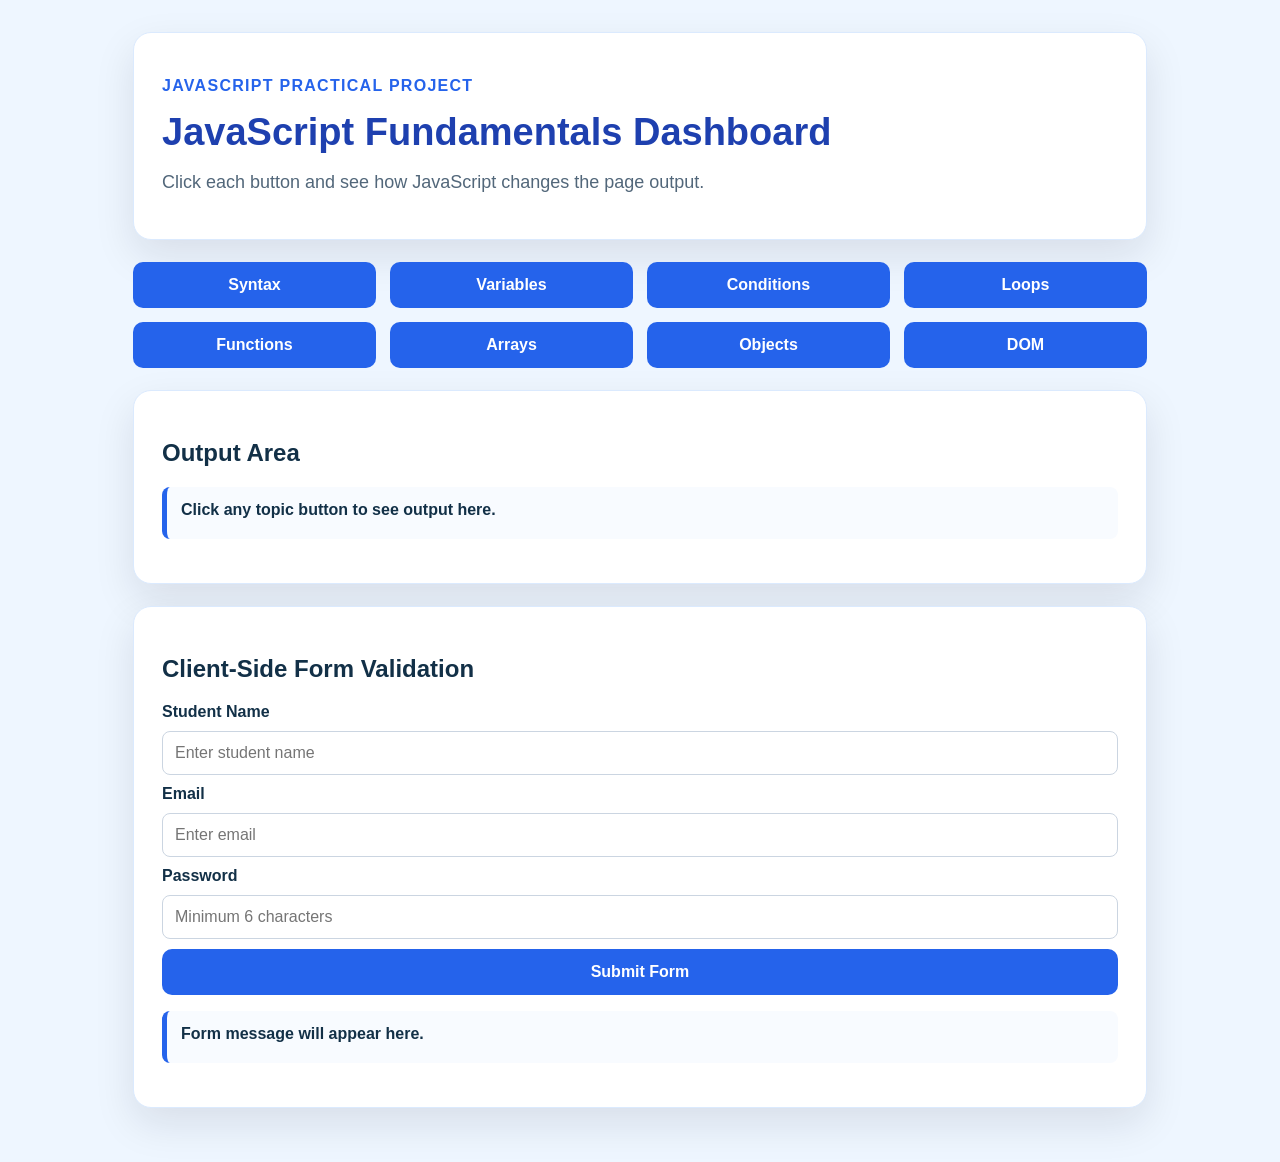
==== javascript-fundamentals-project/index.html @ d0699b62 "Add runnable JavaScript fundamentals project" ====
<!DOCTYPE html>
<html lang="en">
<head>
  <meta charset="UTF-8">
  <meta name="viewport" content="width=device-width, initial-scale=1.0">
  <title>JavaScript Fundamentals Project</title>
  <link rel="stylesheet" href="styles.css">
</head>
<body>
  <main class="app">
    <section class="hero">
      <p class="badge">JavaScript Practical Project</p>
      <h1>JavaScript Fundamentals Dashboard</h1>
      <p class="subtitle">Click each button and see how JavaScript changes the page output.</p>
    </section>

    <section class="controls">
      <button id="syntaxBtn">Syntax</button>
      <button id="variableBtn">Variables</button>
      <button id="conditionBtn">Conditions</button>
      <button id="loopBtn">Loops</button>
      <button id="functionBtn">Functions</button>
      <button id="arrayBtn">Arrays</button>
      <button id="objectBtn">Objects</button>
      <button id="domBtn">DOM</button>
    </section>

    <section class="output-card">
      <h2>Output Area</h2>
      <p id="outputText">Click any topic button to see output here.</p>
    </section>

    <section class="form-card">
      <h2>Client-Side Form Validation</h2>
      <form id="signupForm">
        <label for="studentName">Student Name</label>
        <input id="studentName" type="text" placeholder="Enter student name">

        <label for="studentEmail">Email</label>
        <input id="studentEmail" type="email" placeholder="Enter email">

        <label for="studentPassword">Password</label>
        <input id="studentPassword" type="password" placeholder="Minimum 6 characters">

        <button type="submit">Submit Form</button>
      </form>
      <p id="formMessage">Form message will appear here.</p>
    </section>
  </main>

  <script src="script.js"></script>
</body>
</html>
---- javascript-fundamentals-project/styles.css ----
* {
  box-sizing: border-box;
}

body {
  margin: 0;
  font-family: Arial, Helvetica, sans-serif;
  background: #eef6ff;
  color: #123047;
}

.app {
  max-width: 1050px;
  margin: 0 auto;
  padding: 32px 18px;
}

.hero,
.output-card,
.form-card {
  background: #ffffff;
  border: 1px solid #dbeafe;
  border-radius: 18px;
  box-shadow: 0 16px 40px rgba(15, 23, 42, 0.10);
  margin-bottom: 22px;
  padding: 28px;
}

.badge {
  color: #2563eb;
  font-weight: 800;
  letter-spacing: 0.08em;
  text-transform: uppercase;
}

h1 {
  color: #1e40af;
  font-size: 38px;
  margin: 8px 0;
}

.subtitle {
  color: #52677a;
  font-size: 18px;
}

.controls {
  display: grid;
  gap: 14px;
  grid-template-columns: repeat(4, 1fr);
  margin-bottom: 22px;
}

button {
  background: #2563eb;
  border: none;
  border-radius: 10px;
  color: #ffffff;
  cursor: pointer;
  font-size: 16px;
  font-weight: 800;
  padding: 14px 16px;
}

button:hover {
  background: #1e40af;
}

#outputText,
#formMessage {
  background: #f8fbff;
  border-left: 5px solid #2563eb;
  border-radius: 8px;
  font-weight: 700;
  min-height: 52px;
  padding: 14px;
}

form {
  display: grid;
  gap: 10px;
}

label {
  font-weight: 800;
}

input {
  border: 1px solid #cbd5e1;
  border-radius: 8px;
  font-size: 16px;
  padding: 12px;
}

@media (max-width: 760px) {
  .controls {
    grid-template-columns: 1fr;
  }

  h1 {
    font-size: 30px;
  }
}
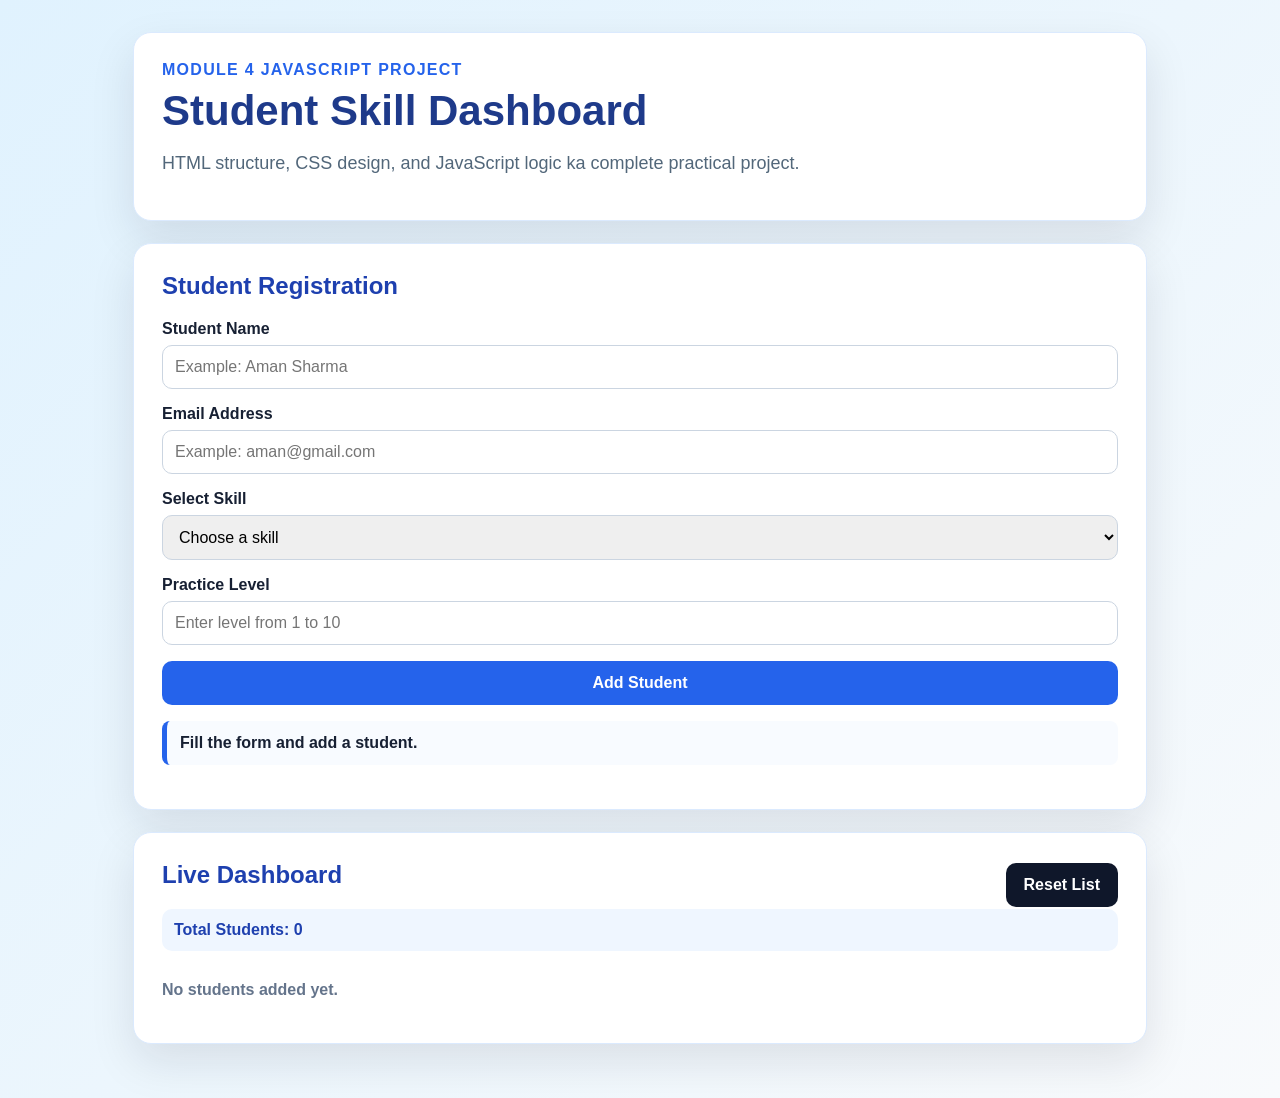
==== commit 110b2689: "Build project based JavaScript fundamentals notes" ====
--- a/javascript-fundamentals-project/index.html
+++ b/javascript-fundamentals-project/index.html
@@ -3,48 +3,59 @@
 <head>
   <meta charset="UTF-8">
   <meta name="viewport" content="width=device-width, initial-scale=1.0">
-  <title>JavaScript Fundamentals Project</title>
+  <title>Student Skill Dashboard</title>
   <link rel="stylesheet" href="styles.css">
 </head>
 <body>
   <main class="app">
     <section class="hero">
-      <p class="badge">JavaScript Practical Project</p>
-      <h1>JavaScript Fundamentals Dashboard</h1>
-      <p class="subtitle">Click each button and see how JavaScript changes the page output.</p>
+      <p class="badge">Module 4 JavaScript Project</p>
+      <h1>Student Skill Dashboard</h1>
+      <p class="subtitle">HTML structure, CSS design, and JavaScript logic ka complete practical project.</p>
     </section>
 
-    <section class="controls">
-      <button id="syntaxBtn">Syntax</button>
-      <button id="variableBtn">Variables</button>
-      <button id="conditionBtn">Conditions</button>
-      <button id="loopBtn">Loops</button>
-      <button id="functionBtn">Functions</button>
-      <button id="arrayBtn">Arrays</button>
-      <button id="objectBtn">Objects</button>
-      <button id="domBtn">DOM</button>
+    <section class="panel">
+      <h2>Student Registration</h2>
+      <form id="studentForm">
+        <div class="form-group">
+          <label for="studentName">Student Name</label>
+          <input id="studentName" type="text" placeholder="Example: Aman Sharma">
+        </div>
+
+        <div class="form-group">
+          <label for="studentEmail">Email Address</label>
+          <input id="studentEmail" type="email" placeholder="Example: aman@gmail.com">
+        </div>
+
+        <div class="form-group">
+          <label for="studentSkill">Select Skill</label>
+          <select id="studentSkill">
+            <option value="">Choose a skill</option>
+            <option value="HTML">HTML</option>
+            <option value="CSS">CSS</option>
+            <option value="JavaScript">JavaScript</option>
+          </select>
+        </div>
+
+        <div class="form-group">
+          <label for="studentLevel">Practice Level</label>
+          <input id="studentLevel" type="number" placeholder="Enter level from 1 to 10">
+        </div>
+
+        <button type="submit">Add Student</button>
+      </form>
+      <p id="message" class="message">Fill the form and add a student.</p>
     </section>
 
-    <section class="output-card">
-      <h2>Output Area</h2>
-      <p id="outputText">Click any topic button to see output here.</p>
-    </section>
-
-    <section class="form-card">
-      <h2>Client-Side Form Validation</h2>
-      <form id="signupForm">
-        <label for="studentName">Student Name</label>
-        <input id="studentName" type="text" placeholder="Enter student name">
-
-        <label for="studentEmail">Email</label>
-        <input id="studentEmail" type="email" placeholder="Enter email">
-
-        <label for="studentPassword">Password</label>
-        <input id="studentPassword" type="password" placeholder="Minimum 6 characters">
-
-        <button type="submit">Submit Form</button>
-      </form>
-      <p id="formMessage">Form message will appear here.</p>
+    <section class="panel">
+      <div class="panel-title-row">
+        <h2>Live Dashboard</h2>
+        <button id="resetBtn" type="button" class="secondary-btn">Reset List</button>
+      </div>
+      <div id="stats" class="stats">Total Students: 0</div>
+      <div id="studentList" class="student-list">
+        <p class="empty">No students added yet.</p>
+      </div>
     </section>
   </main>
 
--- a/javascript-fundamentals-project/styles.css
+++ b/javascript-fundamentals-project/styles.css
@@ -5,8 +5,8 @@
 body {
   margin: 0;
   font-family: Arial, Helvetica, sans-serif;
-  background: #eef6ff;
-  color: #123047;
+  background: linear-gradient(135deg, #e0f2fe, #f8fafc);
+  color: #172033;
 }
 
 .app {
@@ -16,12 +16,11 @@
 }
 
 .hero,
-.output-card,
-.form-card {
+.panel {
   background: #ffffff;
   border: 1px solid #dbeafe;
   border-radius: 18px;
-  box-shadow: 0 16px 40px rgba(15, 23, 42, 0.10);
+  box-shadow: 0 18px 45px rgba(15, 23, 42, 0.10);
   margin-bottom: 22px;
   padding: 28px;
 }
@@ -30,13 +29,19 @@
   color: #2563eb;
   font-weight: 800;
   letter-spacing: 0.08em;
+  margin: 0;
   text-transform: uppercase;
 }
 
 h1 {
+  color: #1e3a8a;
+  font-size: 42px;
+  margin: 8px 0;
+}
+
+h2 {
   color: #1e40af;
-  font-size: 38px;
-  margin: 8px 0;
+  margin-top: 0;
 }
 
 .subtitle {
@@ -44,11 +49,26 @@
   font-size: 18px;
 }
 
-.controls {
+form {
   display: grid;
-  gap: 14px;
-  grid-template-columns: repeat(4, 1fr);
-  margin-bottom: 22px;
+  gap: 16px;
+}
+
+.form-group {
+  display: grid;
+  gap: 7px;
+}
+
+label {
+  font-weight: 800;
+}
+
+input,
+select {
+  border: 1px solid #cbd5e1;
+  border-radius: 10px;
+  font-size: 16px;
+  padding: 12px;
 }
 
 button {
@@ -59,45 +79,95 @@
   cursor: pointer;
   font-size: 16px;
   font-weight: 800;
-  padding: 14px 16px;
+  padding: 13px 18px;
 }
 
 button:hover {
   background: #1e40af;
 }
 
-#outputText,
-#formMessage {
+.secondary-btn {
+  background: #0f172a;
+}
+
+.message {
   background: #f8fbff;
   border-left: 5px solid #2563eb;
   border-radius: 8px;
   font-weight: 700;
-  min-height: 52px;
-  padding: 14px;
+  padding: 13px;
 }
 
-form {
-  display: grid;
-  gap: 10px;
+.message.error {
+  border-left-color: #dc2626;
+  color: #dc2626;
 }
 
-label {
-  font-weight: 800;
+.message.success {
+  border-left-color: #16a34a;
+  color: #15803d;
 }
 
-input {
-  border: 1px solid #cbd5e1;
-  border-radius: 8px;
-  font-size: 16px;
+.panel-title-row {
+  align-items: center;
+  display: flex;
+  gap: 14px;
+  justify-content: space-between;
+}
+
+.stats {
+  background: #eff6ff;
+  border-radius: 10px;
+  color: #1e40af;
+  font-weight: 800;
+  margin-bottom: 14px;
   padding: 12px;
 }
 
-@media (max-width: 760px) {
-  .controls {
-    grid-template-columns: 1fr;
+.student-list {
+  display: grid;
+  gap: 12px;
+}
+
+.student-card {
+  background: #f8fafc;
+  border: 1px solid #dbeafe;
+  border-radius: 14px;
+  padding: 16px;
+}
+
+.student-card h3 {
+  color: #0f172a;
+  margin: 0 0 8px;
+}
+
+.student-card p {
+  margin: 5px 0;
+}
+
+.level-badge {
+  background: #dbeafe;
+  border-radius: 999px;
+  color: #1e40af;
+  display: inline-block;
+  font-size: 13px;
+  font-weight: 800;
+  margin-top: 8px;
+  padding: 5px 10px;
+}
+
+.empty {
+  color: #64748b;
+  font-weight: 700;
+}
+
+@media (max-width: 700px) {
+  h1 {
+    font-size: 32px;
   }
 
-  h1 {
-    font-size: 30px;
+  .panel-title-row {
+    align-items: stretch;
+    flex-direction: column;
   }
 }
